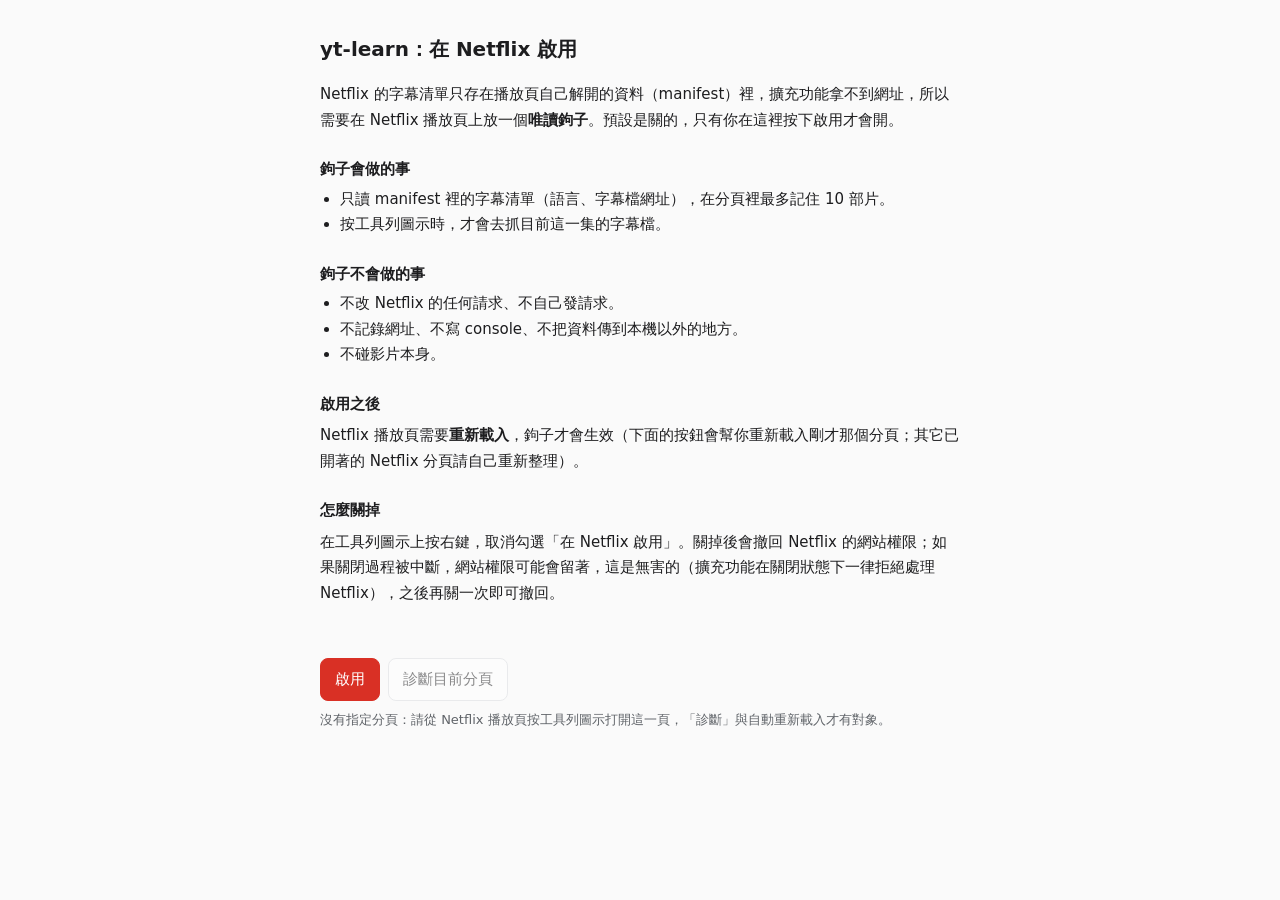
==== extension/netflix-enable.html @ fa089dc9 "extension 1.6.0: opt-in Netflix — storage intent {desired, gen, cleanup} reconciled on every worker " ====
<!doctype html>
<html lang="zh-Hant">
<head>
<meta charset="utf-8">
<meta name="viewport" content="width=device-width, initial-scale=1">
<title>yt-learn：在 Netflix 啟用</title>
<style>
  :root { color-scheme: light dark; --fg: #1d1d1f; --muted: #5f6368; --bg: #fafafa; --card: #fff; --line: #dadce0; --accent: #d93025; }
  @media (prefers-color-scheme: dark) { :root { --fg: #e8eaed; --muted: #9aa0a6; --bg: #202124; --card: #292a2d; --line: #3c4043; } }
  body { margin: 0; padding: 32px 16px; background: var(--bg); color: var(--fg); font: 15px/1.7 system-ui, -apple-system, "PingFang TC", "Noto Sans TC", sans-serif; }
  main { max-width: 640px; margin: 0 auto; }
  h1 { font-size: 20px; margin: 0 0 16px; }
  h2 { font-size: 15px; margin: 24px 0 4px; }
  ul { margin: 4px 0; padding-left: 20px; }
  p { margin: 6px 0; }
  .muted { color: var(--muted); font-size: 13px; }
  .row { display: flex; flex-wrap: wrap; gap: 8px; margin: 20px 0 8px; }
  button { font: inherit; padding: 8px 14px; border-radius: 8px; border: 1px solid var(--line); background: var(--card); color: var(--fg); cursor: pointer; }
  button.primary { background: var(--accent); border-color: var(--accent); color: #fff; }
  button:disabled { opacity: .5; cursor: default; }
  #status { min-height: 1.7em; font-weight: 600; }
  pre { background: var(--card); border: 1px solid var(--line); border-radius: 8px; padding: 12px; overflow-x: auto; white-space: pre-wrap; word-break: break-all; font-size: 12.5px; line-height: 1.5; }
  [hidden] { display: none !important; }
</style>
</head>
<body>
<main>
  <section id="intro">
    <h1>yt-learn：在 Netflix 啟用</h1>
    <p>Netflix 的字幕清單只存在播放頁自己解開的資料（manifest）裡，擴充功能拿不到網址，所以需要在 Netflix 播放頁上放一個<strong>唯讀鉤子</strong>。預設是關的，只有你在這裡按下啟用才會開。</p>
    <h2>鉤子會做的事</h2>
    <ul>
      <li>只讀 manifest 裡的字幕清單（語言、字幕檔網址），在分頁裡最多記住 10 部片。</li>
      <li>按工具列圖示時，才會去抓目前這一集的字幕檔。</li>
    </ul>
    <h2>鉤子不會做的事</h2>
    <ul>
      <li>不改 Netflix 的任何請求、不自己發請求。</li>
      <li>不記錄網址、不寫 console、不把資料傳到本機以外的地方。</li>
      <li>不碰影片本身。</li>
    </ul>
    <h2>啟用之後</h2>
    <p>Netflix 播放頁需要<strong>重新載入</strong>，鉤子才會生效（下面的按鈕會幫你重新載入剛才那個分頁；其它已開著的 Netflix 分頁請自己重新整理）。</p>
    <h2>怎麼關掉</h2>
    <p>在工具列圖示上按右鍵，取消勾選「在 Netflix 啟用」。關掉後會撤回 Netflix 的網站權限；如果關閉過程被中斷，網站權限可能會留著，這是無害的（擴充功能在關閉狀態下一律拒絕處理 Netflix），之後再關一次即可撤回。</p>
  </section>

  <p id="status" role="status"></p>
  <div class="row">
    <button id="enable" class="primary" type="button">啟用並重新載入這個分頁</button>
    <button id="probe-btn" type="button">診斷目前分頁</button>
  </div>
  <p id="tab-note" class="muted"></p>

  <section id="probe-view" hidden>
    <h2>診斷結果</h2>
    <pre id="probe-out"></pre>
  </section>
</main>
<script src="netflix-enable.js"></script>
</body>
</html>
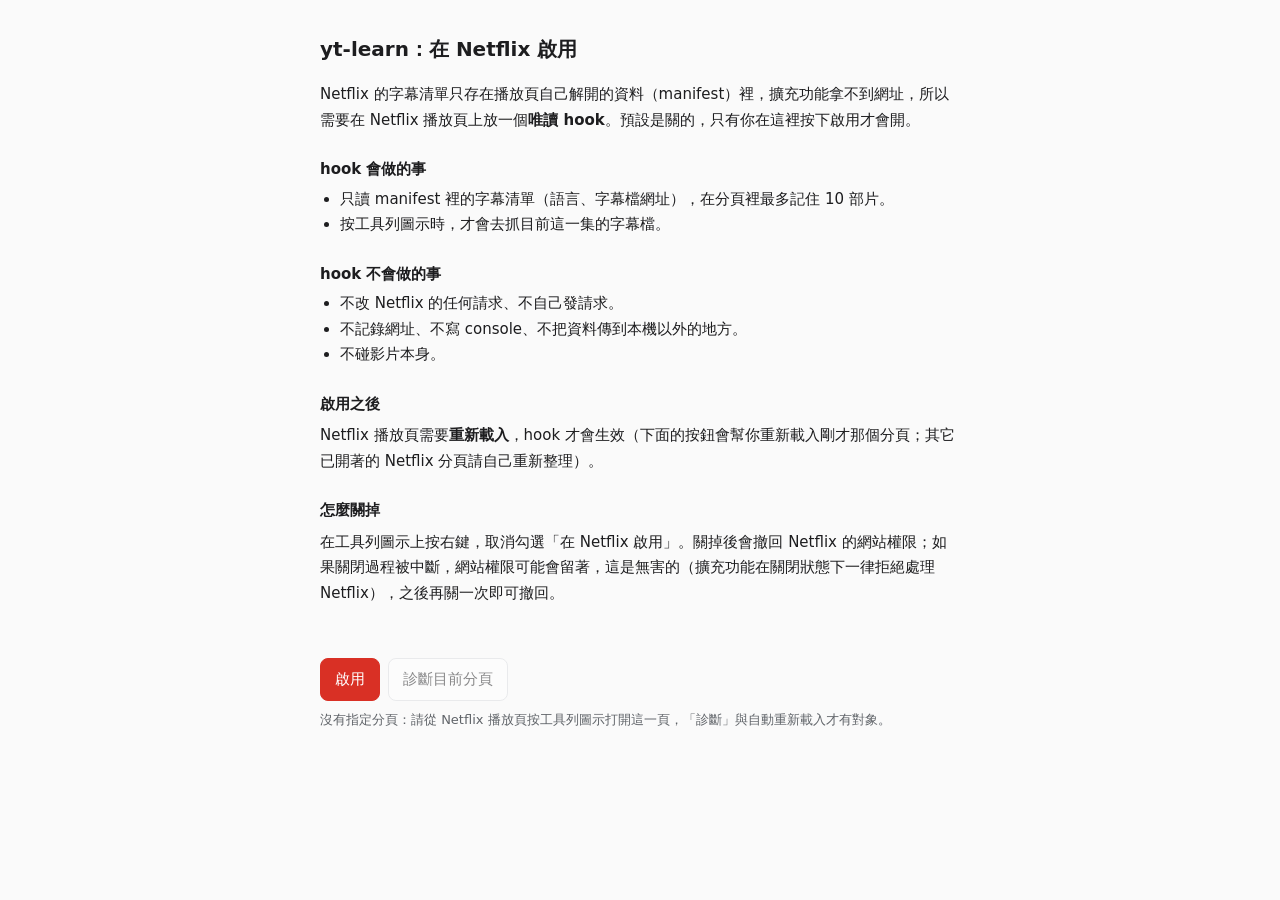
==== commit 1f7ec6d9: "netflix step 4: strict closed-subset TTML parser (extension/ttml.js) and the real Netflix capture - " ====
--- a/extension/netflix-enable.html
+++ b/extension/netflix-enable.html
@@ -27,20 +27,20 @@
 <main>
   <section id="intro">
     <h1>yt-learn：在 Netflix 啟用</h1>
-    <p>Netflix 的字幕清單只存在播放頁自己解開的資料（manifest）裡，擴充功能拿不到網址，所以需要在 Netflix 播放頁上放一個<strong>唯讀鉤子</strong>。預設是關的，只有你在這裡按下啟用才會開。</p>
-    <h2>鉤子會做的事</h2>
+    <p>Netflix 的字幕清單只存在播放頁自己解開的資料（manifest）裡，擴充功能拿不到網址，所以需要在 Netflix 播放頁上放一個<strong>唯讀 hook</strong>。預設是關的，只有你在這裡按下啟用才會開。</p>
+    <h2>hook 會做的事</h2>
     <ul>
       <li>只讀 manifest 裡的字幕清單（語言、字幕檔網址），在分頁裡最多記住 10 部片。</li>
       <li>按工具列圖示時，才會去抓目前這一集的字幕檔。</li>
     </ul>
-    <h2>鉤子不會做的事</h2>
+    <h2>hook 不會做的事</h2>
     <ul>
       <li>不改 Netflix 的任何請求、不自己發請求。</li>
       <li>不記錄網址、不寫 console、不把資料傳到本機以外的地方。</li>
       <li>不碰影片本身。</li>
     </ul>
     <h2>啟用之後</h2>
-    <p>Netflix 播放頁需要<strong>重新載入</strong>，鉤子才會生效（下面的按鈕會幫你重新載入剛才那個分頁；其它已開著的 Netflix 分頁請自己重新整理）。</p>
+    <p>Netflix 播放頁需要<strong>重新載入</strong>，hook 才會生效（下面的按鈕會幫你重新載入剛才那個分頁；其它已開著的 Netflix 分頁請自己重新整理）。</p>
     <h2>怎麼關掉</h2>
     <p>在工具列圖示上按右鍵，取消勾選「在 Netflix 啟用」。關掉後會撤回 Netflix 的網站權限；如果關閉過程被中斷，網站權限可能會留著，這是無害的（擴充功能在關閉狀態下一律拒絕處理 Netflix），之後再關一次即可撤回。</p>
   </section>
